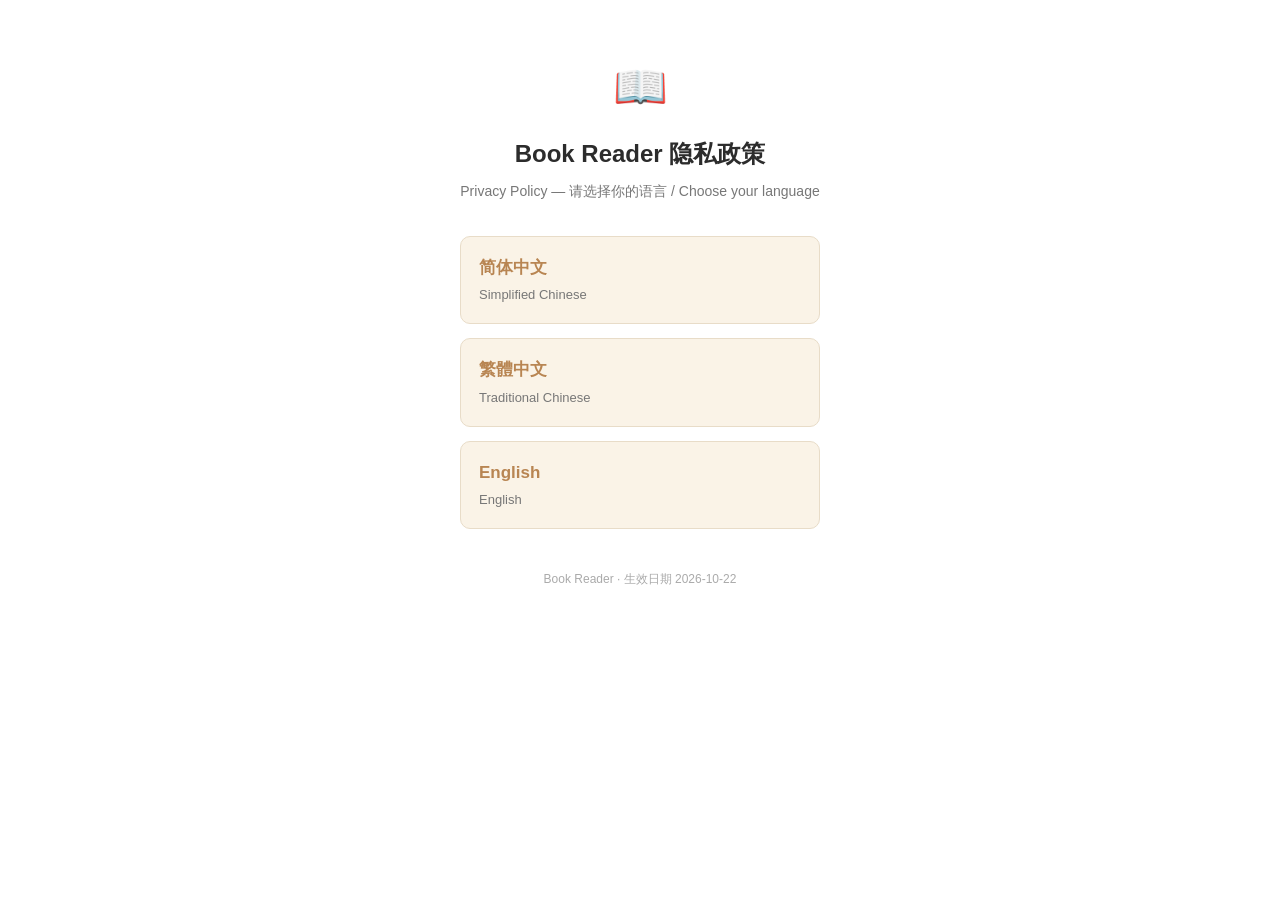
==== index.html @ 9dddb1a5 "privacy" ====
<!DOCTYPE html>
<html lang="zh-CN">
<head>
<meta charset="UTF-8" />
<meta name="viewport" content="width=device-width, initial-scale=1.0" />
<title>Book Reader 隐私政策 / Privacy Policy</title>
<style>
  body { max-width: 760px; margin: 0 auto; padding: 48px 20px 64px; font-family: -apple-system, "PingFang SC", "PingFang TC", "Microsoft YaHei", "Helvetica Neue", sans-serif; color: #2c2c2c; line-height: 1.75; text-align: center; }
  .logo { font-size: 44px; margin-bottom: 8px; }
  h1 { font-size: 24px; margin: 0 0 4px; }
  .sub { color: #777; font-size: 14px; margin: 0 0 32px; }
  .langs { display: flex; flex-direction: column; gap: 14px; max-width: 360px; margin: 0 auto; }
  .lang-card { display: block; padding: 16px 18px; border-radius: 10px; background: #faf3e7; border: 1px solid #e8dcc8; text-decoration: none; color: #2c2c2c; text-align: left; transition: all .15s; }
  .lang-card:hover { background: #f4e8d5; border-color: #b88552; }
  .lang-card .lang-name { font-size: 17px; font-weight: 600; color: #b88552; }
  .lang-card .lang-desc { font-size: 13px; color: #777; margin-top: 2px; }
  .footer { margin-top: 40px; font-size: 12px; color: #aaa; }
</style>
</head>
<body>

<div class="logo">📖</div>
<h1>Book Reader 隐私政策</h1>
<p class="sub">Privacy Policy — 请选择你的语言 / Choose your language</p>

<div class="langs">
  <a class="lang-card" href="privacy-policy-zh.html">
    <div class="lang-name">简体中文</div>
    <div class="lang-desc">Simplified Chinese</div>
  </a>
  <a class="lang-card" href="privacy-policy-zh-hant.html">
    <div class="lang-name">繁體中文</div>
    <div class="lang-desc">Traditional Chinese</div>
  </a>
  <a class="lang-card" href="privacy-policy-en.html">
    <div class="lang-name">English</div>
    <div class="lang-desc">English</div>
  </a>
</div>

<p class="footer">Book Reader · 生效日期 2026-10-22</p>

</body>
</html>
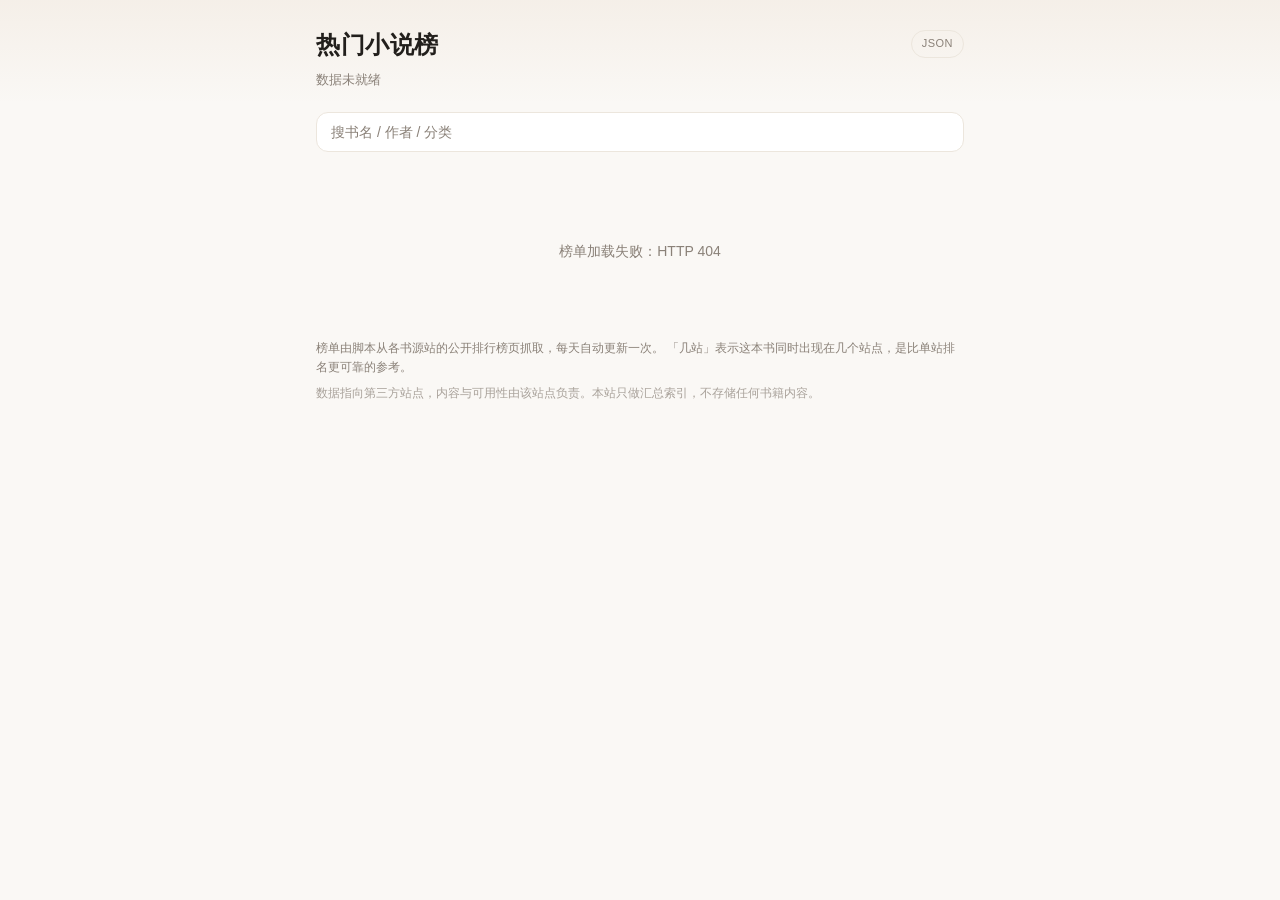
==== commit e1dd5678: "Add files via upload" ====
--- a/index.html
+++ b/index.html
@@ -1,44 +1,46 @@
-<!DOCTYPE html>
+<!doctype html>
 <html lang="zh-CN">
-<head>
-<meta charset="UTF-8" />
-<meta name="viewport" content="width=device-width, initial-scale=1.0" />
-<title>Book Reader 隐私政策 / Privacy Policy</title>
-<style>
-  body { max-width: 760px; margin: 0 auto; padding: 48px 20px 64px; font-family: -apple-system, "PingFang SC", "PingFang TC", "Microsoft YaHei", "Helvetica Neue", sans-serif; color: #2c2c2c; line-height: 1.75; text-align: center; }
-  .logo { font-size: 44px; margin-bottom: 8px; }
-  h1 { font-size: 24px; margin: 0 0 4px; }
-  .sub { color: #777; font-size: 14px; margin: 0 0 32px; }
-  .langs { display: flex; flex-direction: column; gap: 14px; max-width: 360px; margin: 0 auto; }
-  .lang-card { display: block; padding: 16px 18px; border-radius: 10px; background: #faf3e7; border: 1px solid #e8dcc8; text-decoration: none; color: #2c2c2c; text-align: left; transition: all .15s; }
-  .lang-card:hover { background: #f4e8d5; border-color: #b88552; }
-  .lang-card .lang-name { font-size: 17px; font-weight: 600; color: #b88552; }
-  .lang-card .lang-desc { font-size: 13px; color: #777; margin-top: 2px; }
-  .footer { margin-top: 40px; font-size: 12px; color: #aaa; }
-</style>
-</head>
-<body>
+  <head>
+    <meta charset="utf-8" />
+    <meta name="viewport" content="width=device-width, initial-scale=1, viewport-fit=cover" />
+    <title>热门小说榜</title>
+    <meta name="description" content="从多个书源站自动汇总的热门小说榜单，每天更新。" />
+    <meta name="color-scheme" content="light dark" />
+    <link rel="stylesheet" href="./style.css" />
+  </head>
+  <body>
+    <header class="top">
+      <div class="wrap">
+        <div class="top-main">
+          <h1>热门小说榜</h1>
+          <p class="sub" id="meta">正在加载…</p>
+        </div>
+        <a class="app-link" href="./data/rank.json" id="rawLink" title="原始数据">JSON</a>
+      </div>
+    </header>
 
-<div class="logo">📖</div>
-<h1>Book Reader 隐私政策</h1>
-<p class="sub">Privacy Policy — 请选择你的语言 / Choose your language</p>
+    <div class="wrap controls">
+      <div class="search">
+        <input id="q" type="search" placeholder="搜书名 / 作者 / 分类" autocomplete="off" />
+      </div>
+      <div class="chips" id="chips"></div>
+    </div>
 
-<div class="langs">
-  <a class="lang-card" href="privacy-policy-zh.html">
-    <div class="lang-name">简体中文</div>
-    <div class="lang-desc">Simplified Chinese</div>
-  </a>
-  <a class="lang-card" href="privacy-policy-zh-hant.html">
-    <div class="lang-name">繁體中文</div>
-    <div class="lang-desc">Traditional Chinese</div>
-  </a>
-  <a class="lang-card" href="privacy-policy-en.html">
-    <div class="lang-name">English</div>
-    <div class="lang-desc">English</div>
-  </a>
-</div>
+    <main class="wrap">
+      <ol class="list" id="list"></ol>
+      <p class="empty" id="empty" hidden>没有匹配的书</p>
+    </main>
 
-<p class="footer">Book Reader · 生效日期 2026-10-22</p>
+    <footer class="foot wrap">
+      <p>
+        榜单由脚本从各书源站的公开排行榜页抓取，每天自动更新一次。
+        「几站」表示这本书同时出现在几个站点，是比单站排名更可靠的参考。
+      </p>
+      <p class="dim">
+        数据指向第三方站点，内容与可用性由该站点负责。本站只做汇总索引，不存储任何书籍内容。
+      </p>
+    </footer>
 
-</body>
+    <script src="./app.js"></script>
+  </body>
 </html>
--- a/style.css
+++ b/style.css
@@ -0,0 +1,301 @@
+/* 榜单页样式：零依赖、跟随系统深色、移动优先 */
+:root {
+  --bg: #faf8f5;
+  --card: #ffffff;
+  --line: #ece6dd;
+  --text: #221f1c;
+  --dim: #8a8178;
+  --brand: #b88552;
+  --brand-soft: #b8855214;
+  --gold: #c89a4b;
+  --radius: 14px;
+}
+
+@media (prefers-color-scheme: dark) {
+  :root {
+    --bg: #141210;
+    --card: #1d1a17;
+    --line: #2c2823;
+    --text: #e9e3db;
+    --dim: #918a80;
+    --brand: #d0a06c;
+    --brand-soft: #d0a06c18;
+    --gold: #d9ae60;
+  }
+}
+
+* {
+  box-sizing: border-box;
+  -webkit-tap-highlight-color: transparent;
+}
+
+body {
+  margin: 0;
+  background: var(--bg);
+  color: var(--text);
+  font: 15px/1.6 -apple-system, 'PingFang SC', 'Helvetica Neue', 'Noto Sans SC', sans-serif;
+  padding-bottom: env(safe-area-inset-bottom);
+}
+
+.wrap {
+  width: 100%;
+  max-width: 680px;
+  margin: 0 auto;
+  padding: 0 16px;
+}
+
+/* ---------- 顶部 ---------- */
+.top {
+  padding: calc(env(safe-area-inset-top) + 26px) 0 14px;
+  background: linear-gradient(180deg, var(--brand-soft), transparent);
+}
+
+.top-main h1 {
+  margin: 0;
+  font-size: 24px;
+  letter-spacing: 0.5px;
+  font-weight: 700;
+}
+
+.top .wrap {
+  display: flex;
+  align-items: flex-start;
+  justify-content: space-between;
+  gap: 12px;
+}
+
+.sub {
+  margin: 6px 0 0;
+  font-size: 12.5px;
+  color: var(--dim);
+}
+
+.app-link {
+  flex: none;
+  margin-top: 4px;
+  font-size: 11px;
+  letter-spacing: 0.5px;
+  color: var(--dim);
+  text-decoration: none;
+  border: 1px solid var(--line);
+  border-radius: 999px;
+  padding: 4px 10px;
+}
+
+/* ---------- 搜索与筛选 ---------- */
+.controls {
+  position: sticky;
+  top: 0;
+  z-index: 5;
+  padding-top: 8px;
+  padding-bottom: 10px;
+  background: linear-gradient(180deg, var(--bg) 78%, transparent);
+}
+
+.search input {
+  width: 100%;
+  height: 40px;
+  padding: 0 14px;
+  font-size: 14px;
+  color: var(--text);
+  background: var(--card);
+  border: 1px solid var(--line);
+  border-radius: 12px;
+  outline: none;
+  appearance: none;
+}
+
+.search input:focus {
+  border-color: var(--brand);
+}
+
+.search input::placeholder {
+  color: var(--dim);
+}
+
+.chips {
+  display: flex;
+  gap: 8px;
+  overflow-x: auto;
+  padding: 10px 0 2px;
+  scrollbar-width: none;
+}
+
+.chips::-webkit-scrollbar {
+  display: none;
+}
+
+.chip {
+  flex: none;
+  padding: 5px 12px;
+  font-size: 12.5px;
+  color: var(--dim);
+  background: transparent;
+  border: 1px solid var(--line);
+  border-radius: 999px;
+  cursor: pointer;
+  white-space: nowrap;
+}
+
+.chip.on {
+  color: #fff;
+  background: var(--brand);
+  border-color: var(--brand);
+}
+
+/* ---------- 列表 ---------- */
+.list {
+  list-style: none;
+  margin: 4px 0 0;
+  padding: 0;
+  display: flex;
+  flex-direction: column;
+  gap: 8px;
+}
+
+.item {
+  display: flex;
+  gap: 12px;
+  padding: 12px 14px;
+  background: var(--card);
+  border: 1px solid var(--line);
+  border-radius: var(--radius);
+  cursor: pointer;
+  transition: transform 0.12s ease;
+}
+
+.item:active {
+  transform: scale(0.99);
+}
+
+.no {
+  flex: none;
+  width: 22px;
+  font-variant-numeric: tabular-nums;
+  font-size: 13px;
+  font-weight: 600;
+  color: var(--dim);
+  text-align: right;
+  padding-top: 2px;
+}
+
+.no.top3 {
+  color: var(--gold);
+}
+
+.body {
+  min-width: 0;
+  flex: 1;
+}
+
+.title {
+  margin: 0;
+  font-size: 15.5px;
+  font-weight: 600;
+  line-height: 1.4;
+  word-break: break-all;
+}
+
+.meta-line {
+  margin: 4px 0 0;
+  font-size: 12px;
+  color: var(--dim);
+  display: flex;
+  flex-wrap: wrap;
+  align-items: center;
+  gap: 6px;
+}
+
+.dot {
+  opacity: 0.45;
+}
+
+.badge {
+  font-size: 11px;
+  padding: 1px 6px;
+  border-radius: 5px;
+  background: var(--brand-soft);
+  color: var(--brand);
+}
+
+.badge.hot {
+  font-weight: 600;
+}
+
+/* 展开后的详情 */
+.detail {
+  margin-top: 8px;
+  padding-top: 8px;
+  border-top: 1px dashed var(--line);
+  font-size: 12px;
+  color: var(--dim);
+}
+
+.detail p {
+  margin: 0 0 6px;
+}
+
+.detail a {
+  color: var(--brand);
+  text-decoration: none;
+  word-break: break-all;
+}
+
+.acts {
+  display: flex;
+  gap: 8px;
+  margin-top: 8px;
+}
+
+.btn {
+  font-size: 12px;
+  padding: 5px 12px;
+  border-radius: 8px;
+  border: 1px solid var(--line);
+  background: transparent;
+  color: var(--text);
+  cursor: pointer;
+}
+
+.btn.primary {
+  background: var(--brand);
+  border-color: var(--brand);
+  color: #fff;
+}
+
+/* ---------- 其它 ---------- */
+.empty {
+  text-align: center;
+  color: var(--dim);
+  padding: 48px 0;
+  font-size: 14px;
+}
+
+.foot {
+  margin: 28px auto 20px;
+  font-size: 11.5px;
+  color: var(--dim);
+  line-height: 1.7;
+}
+
+.foot p {
+  margin: 0 0 6px;
+}
+
+.foot .dim {
+  opacity: 0.72;
+}
+
+.skeleton {
+  height: 66px;
+  border-radius: var(--radius);
+  background: linear-gradient(90deg, var(--card), var(--line), var(--card));
+  background-size: 200% 100%;
+  animation: sk 1.2s infinite linear;
+}
+
+@keyframes sk {
+  to {
+    background-position: -200% 0;
+  }
+}
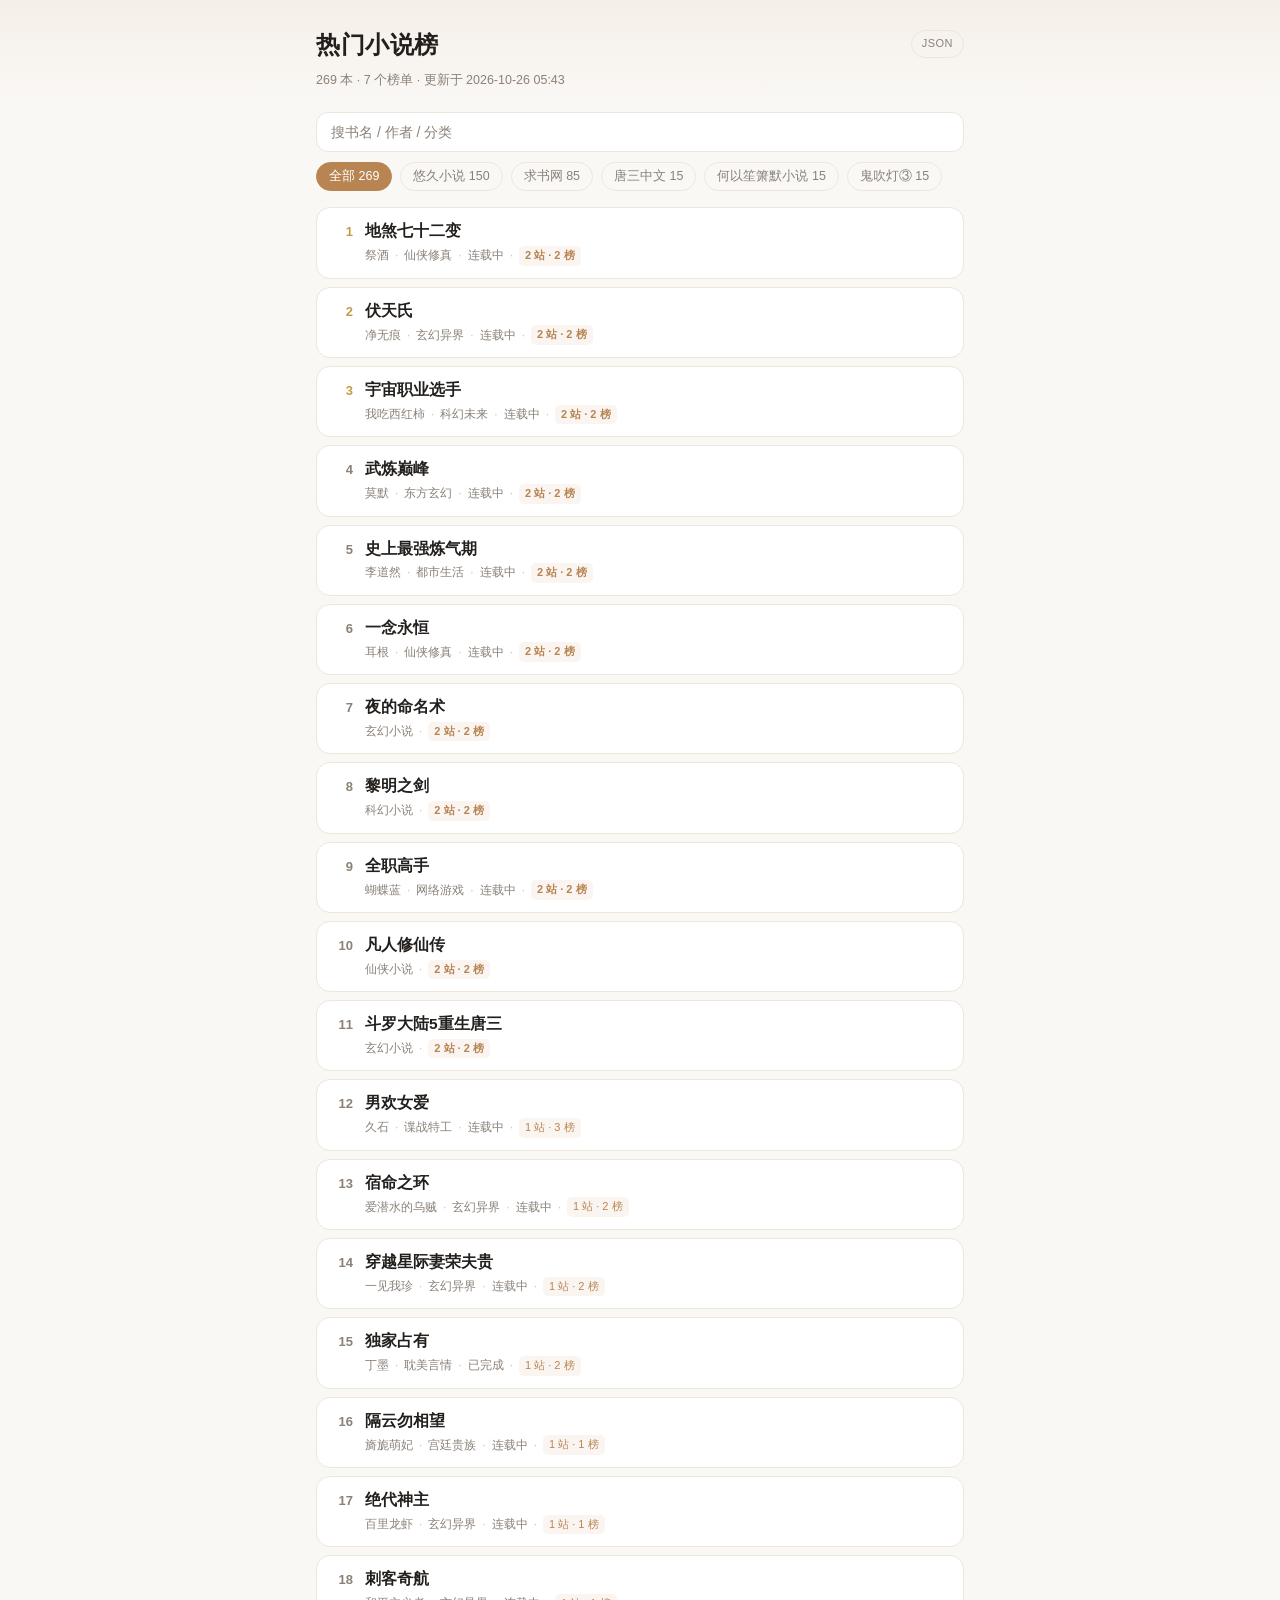
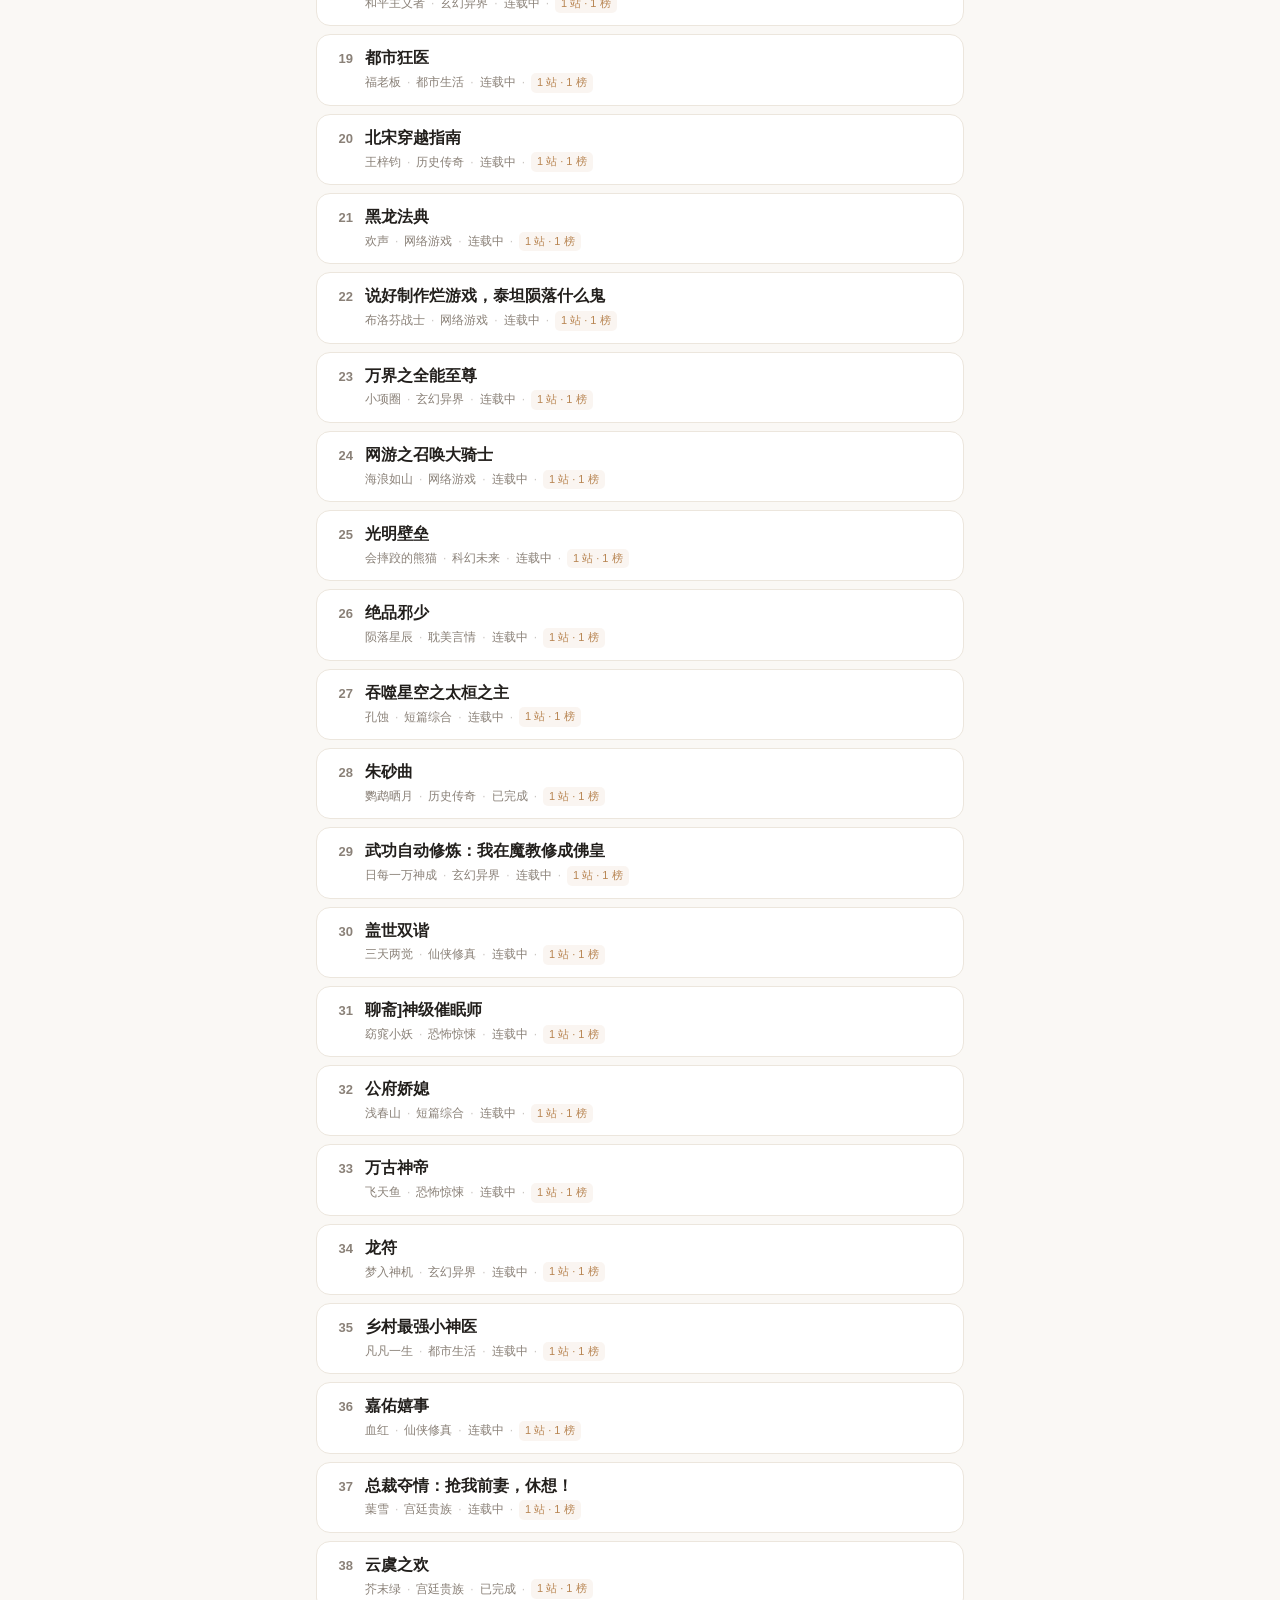
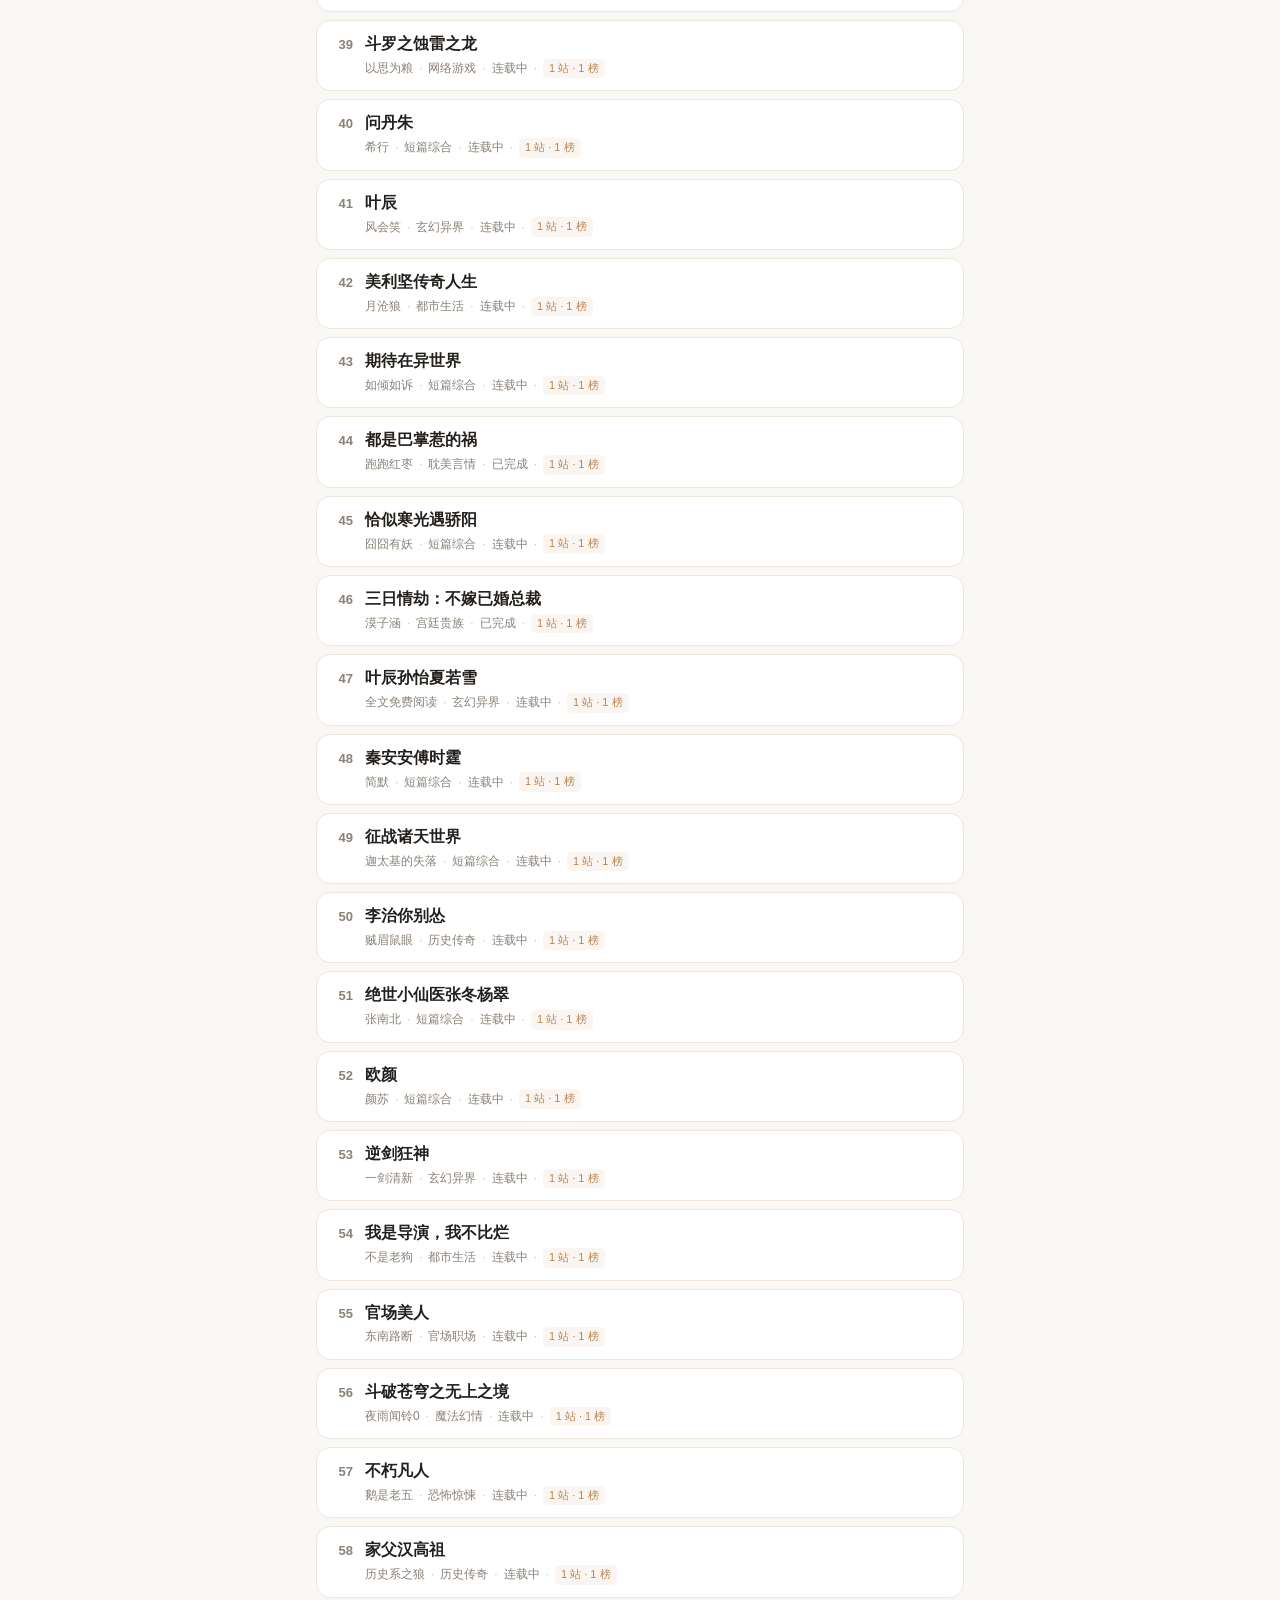
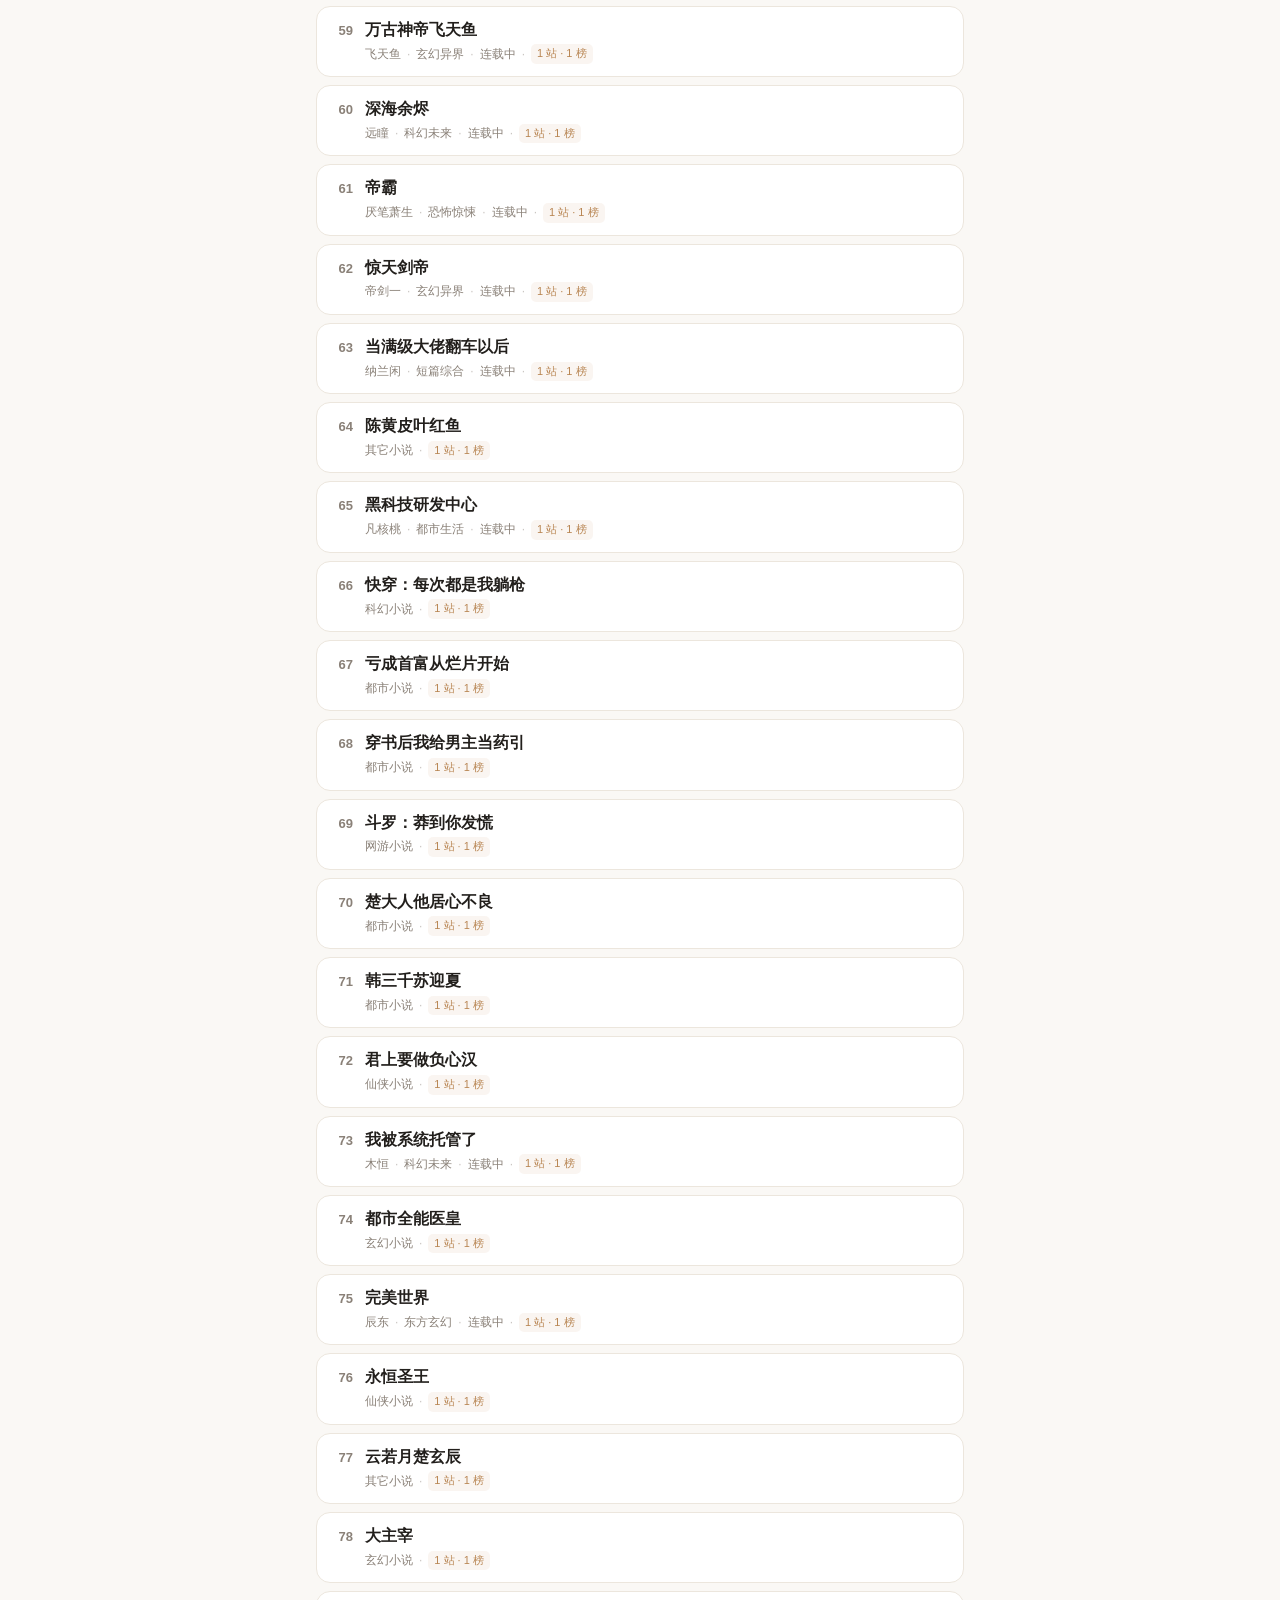
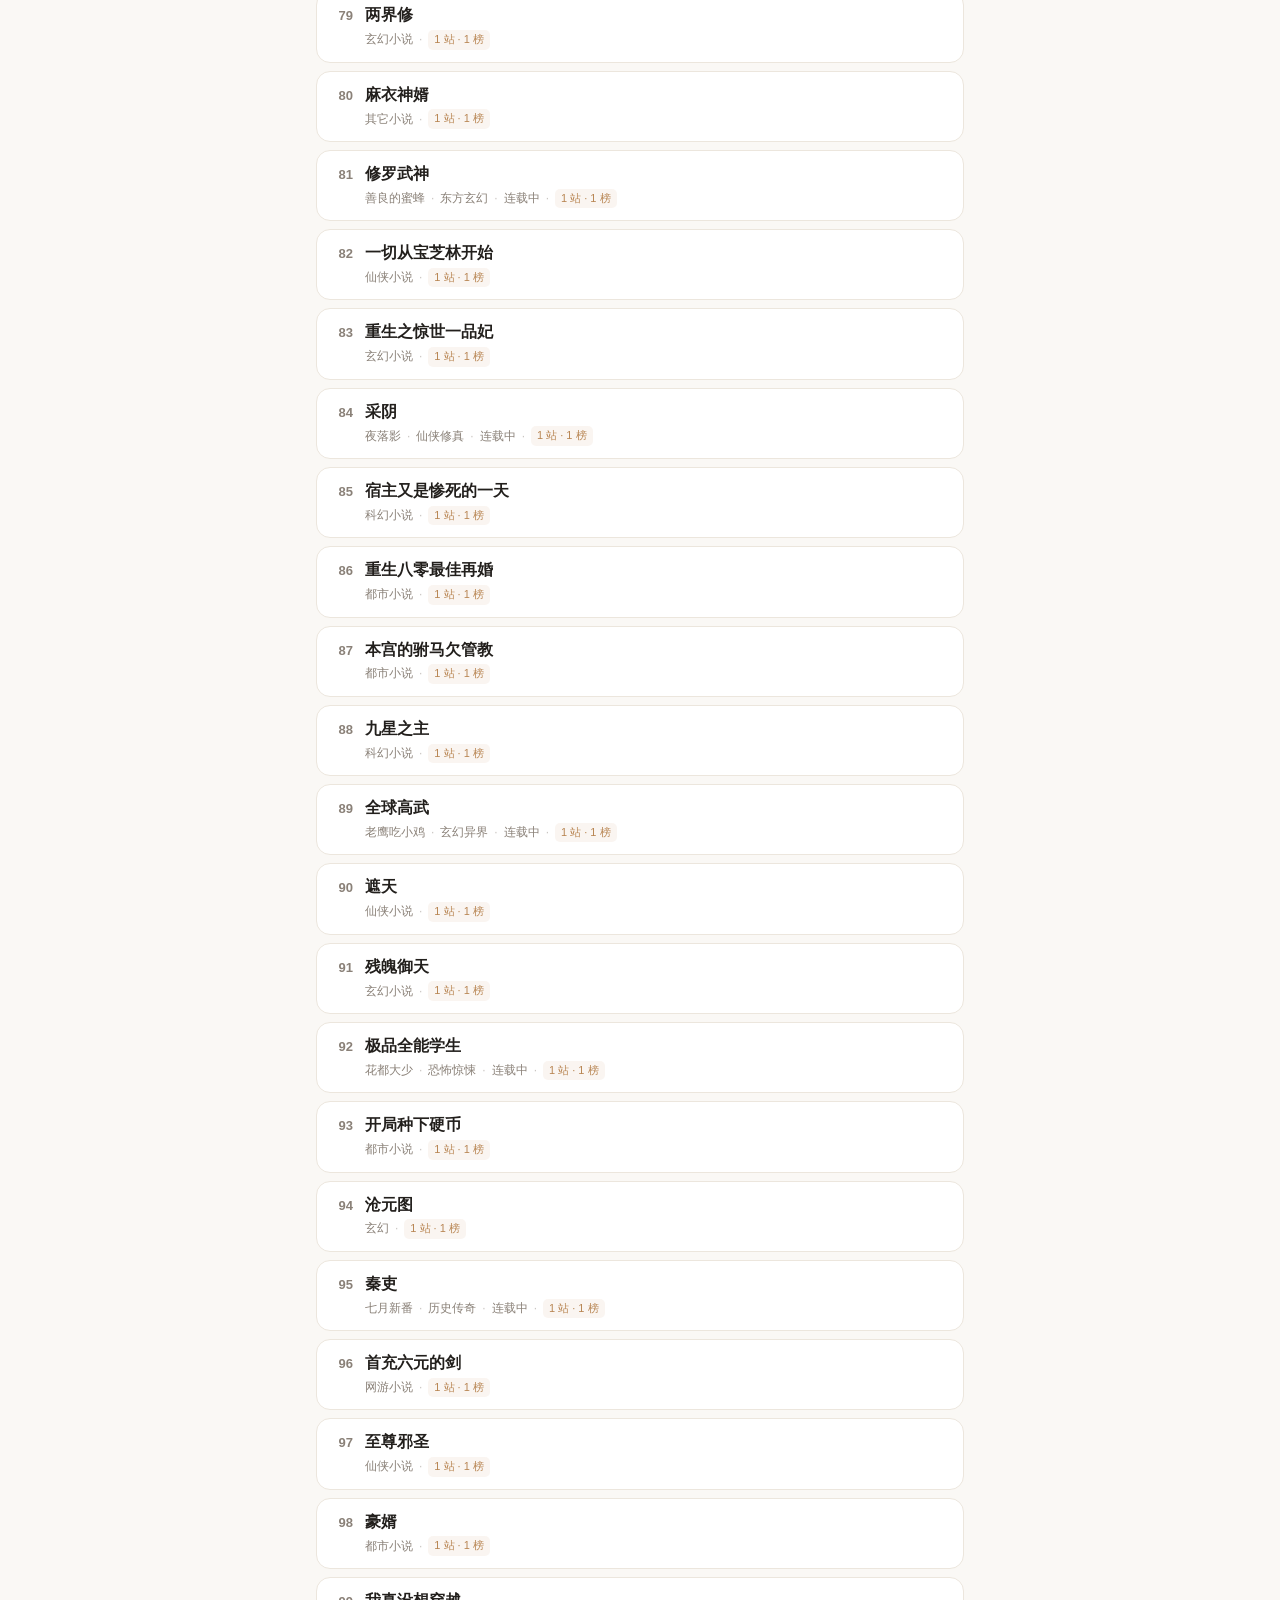
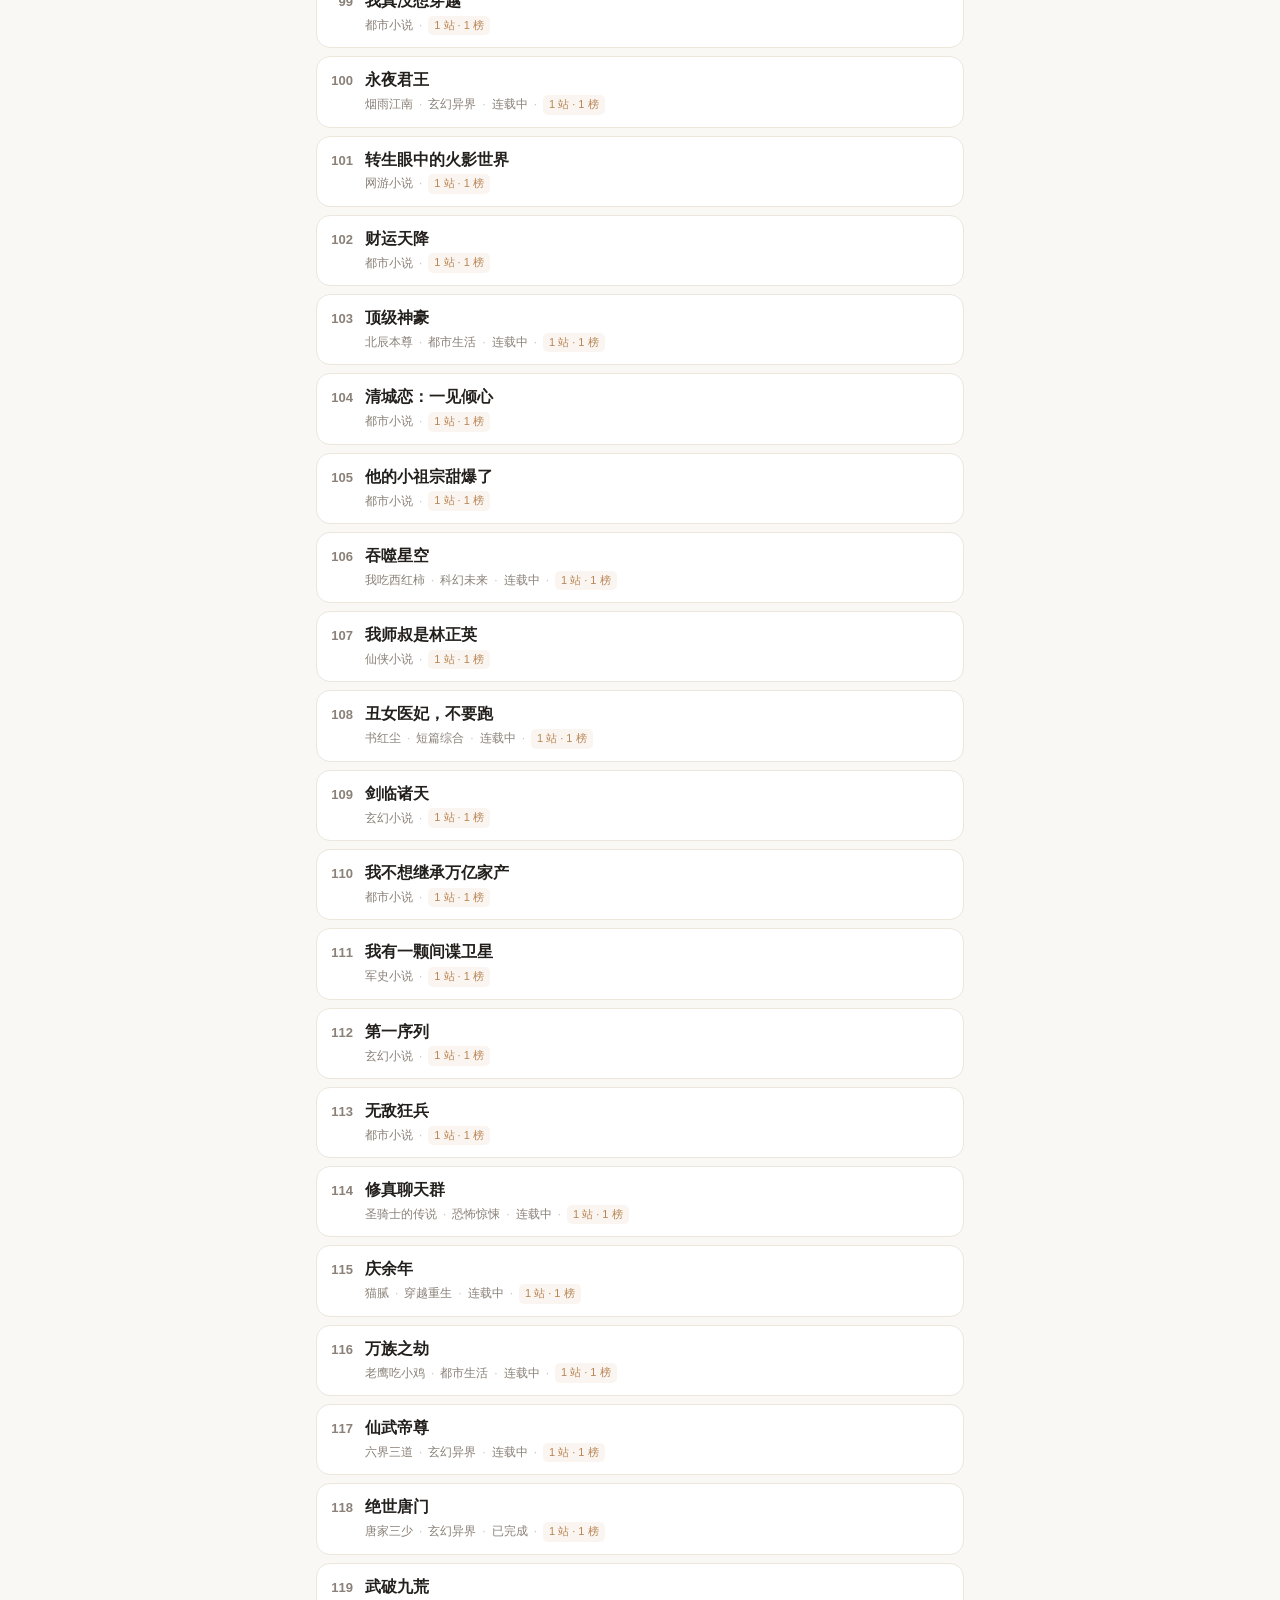
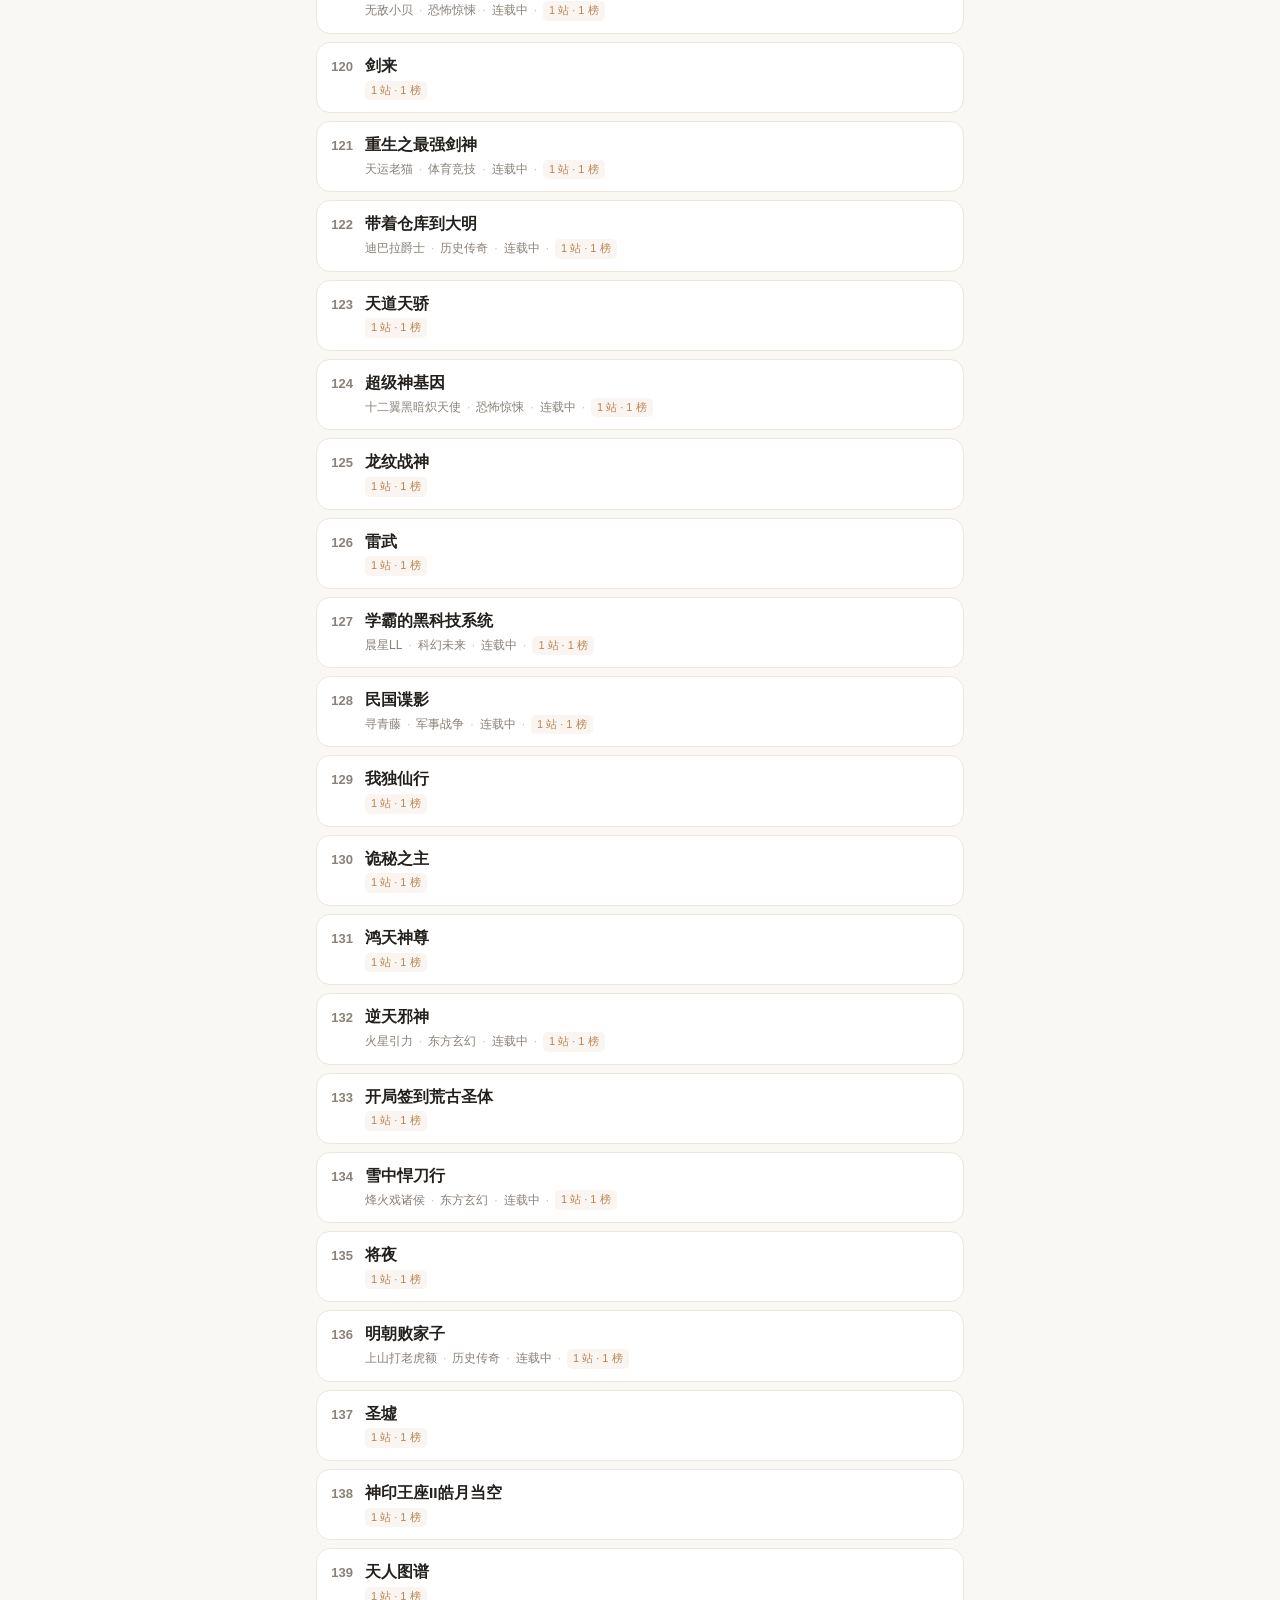
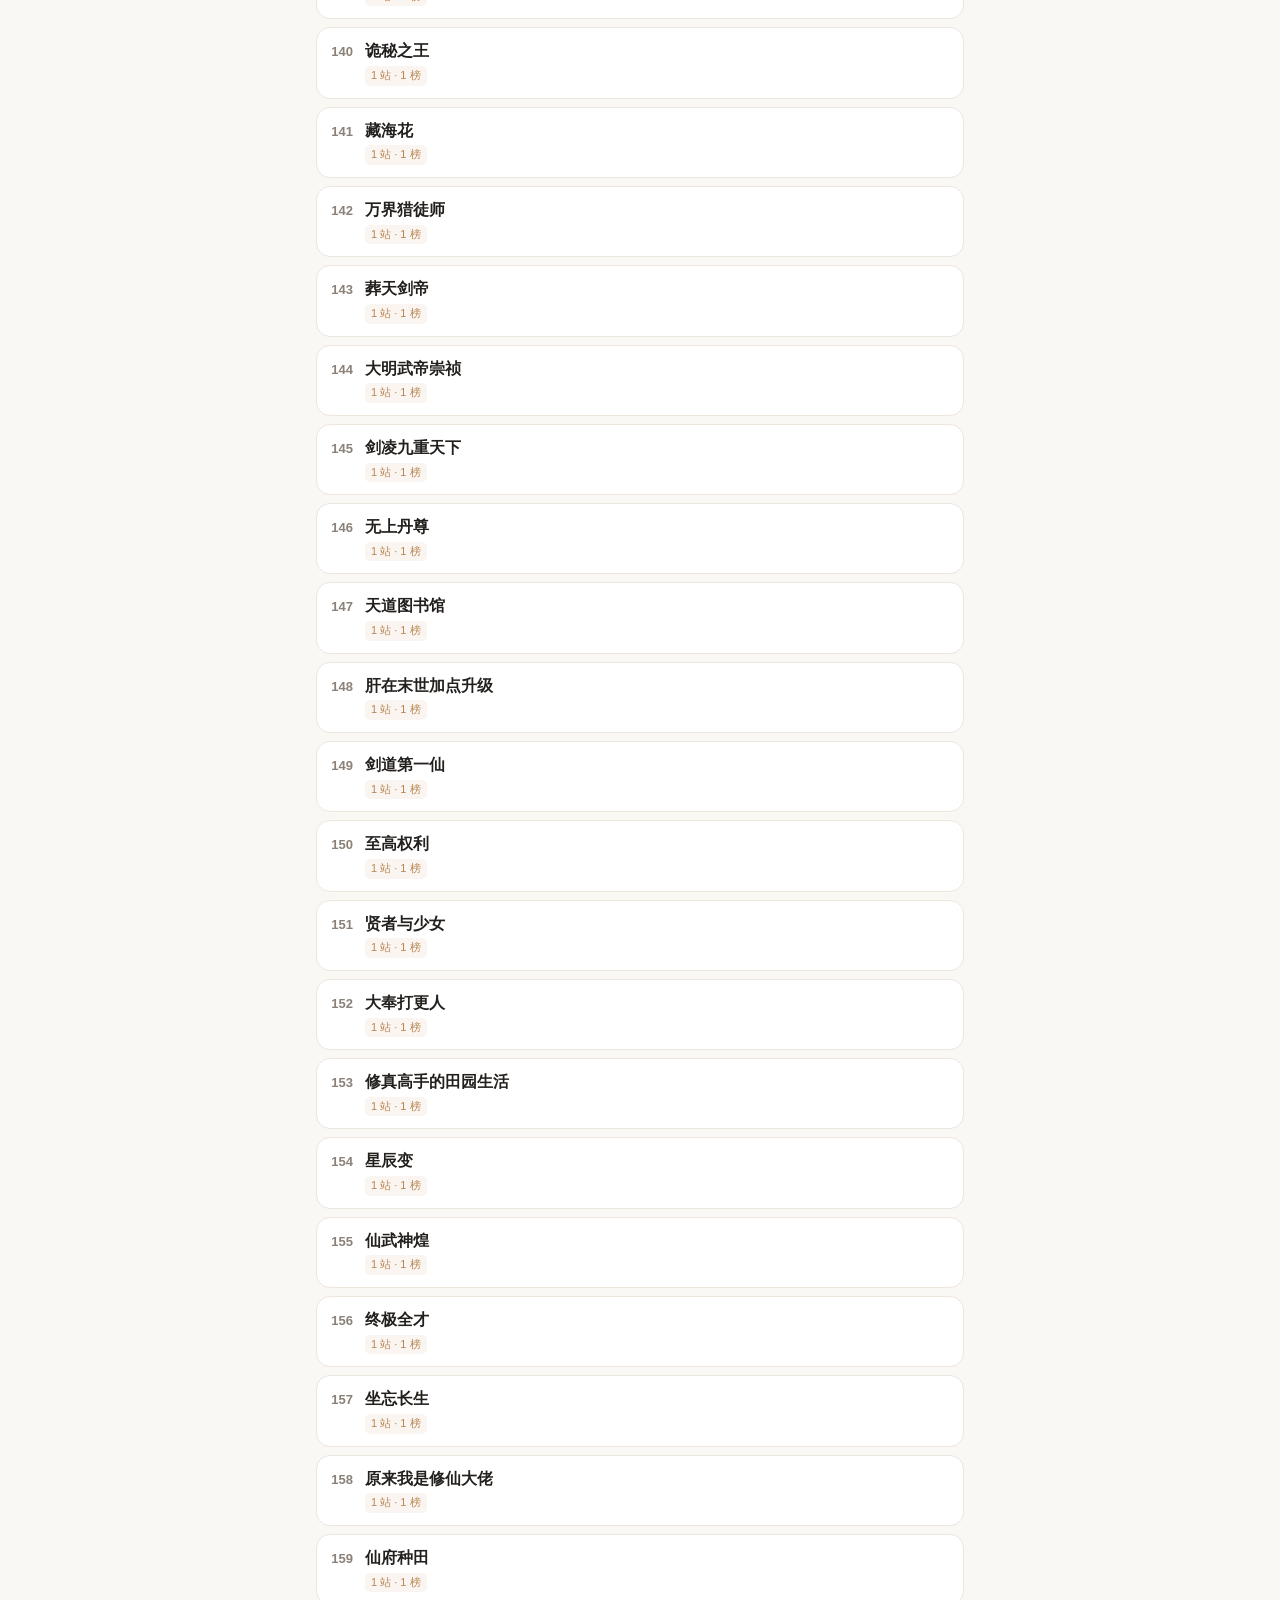
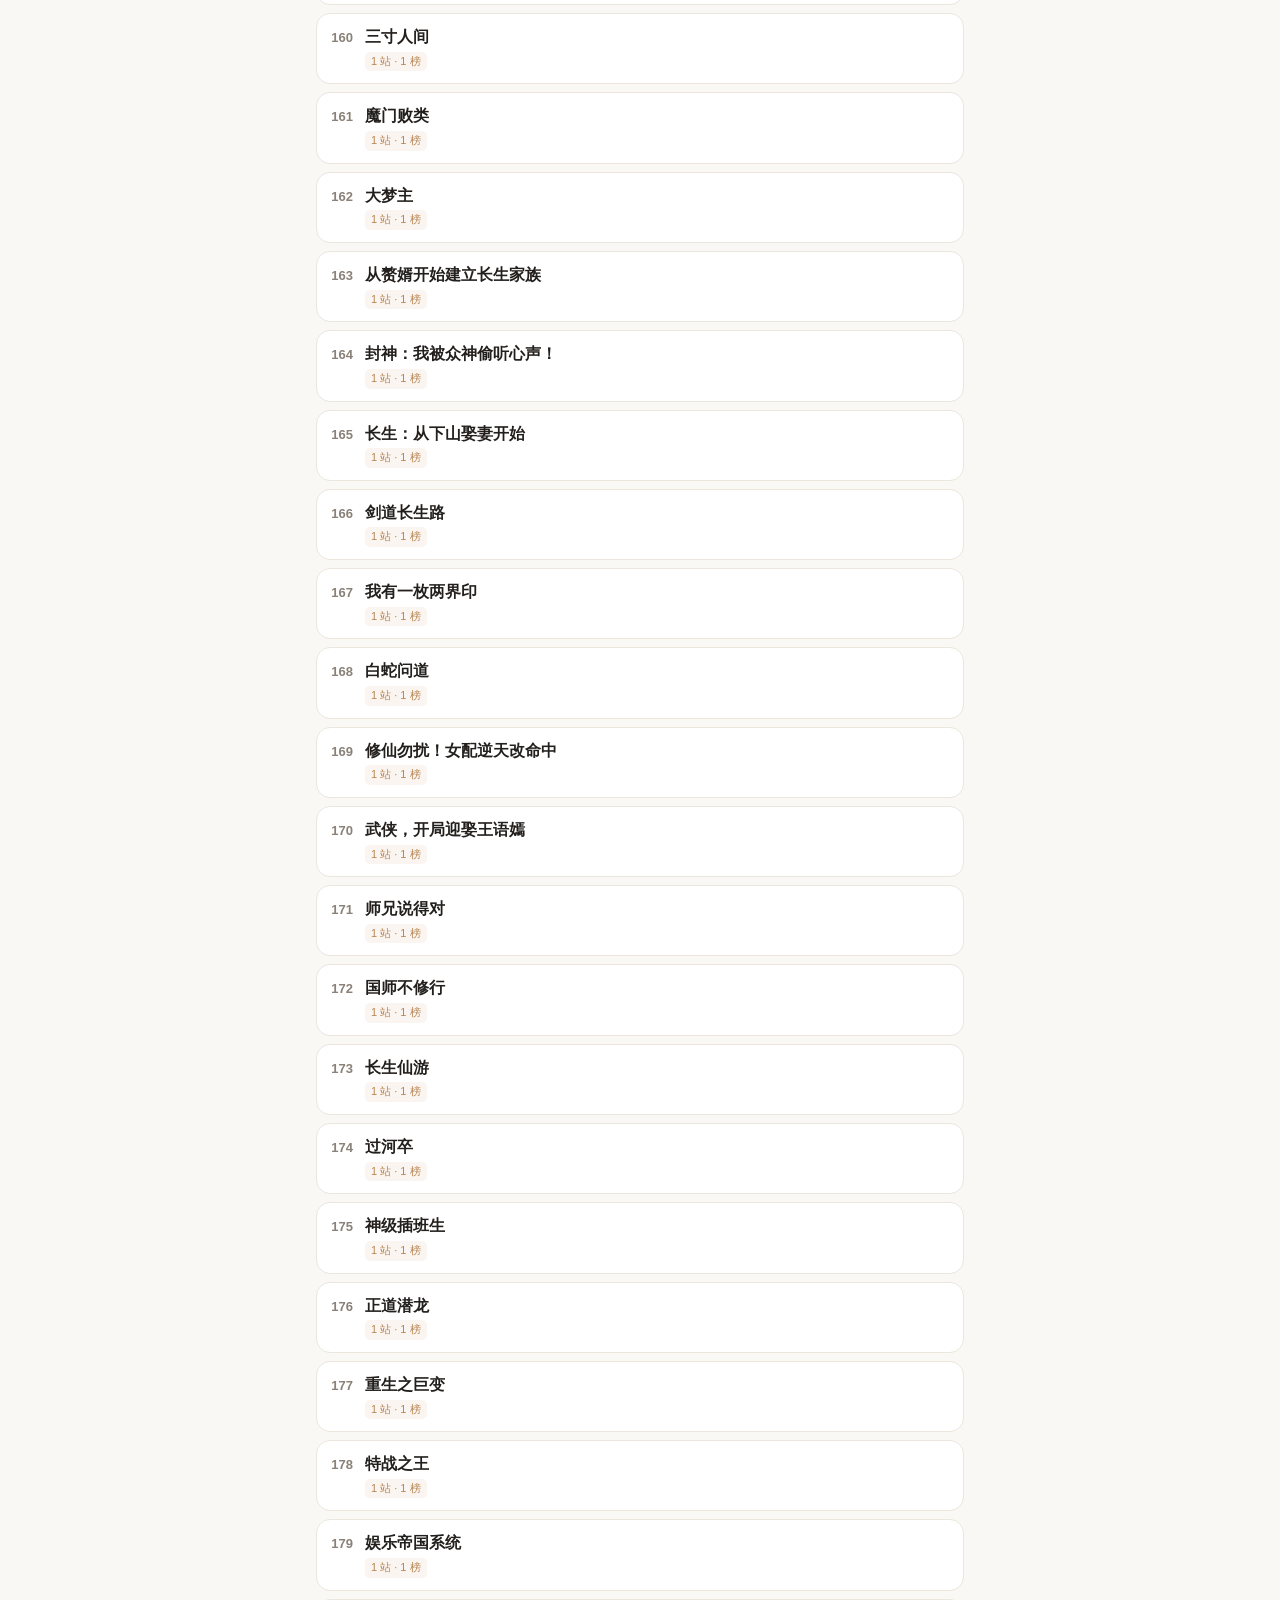
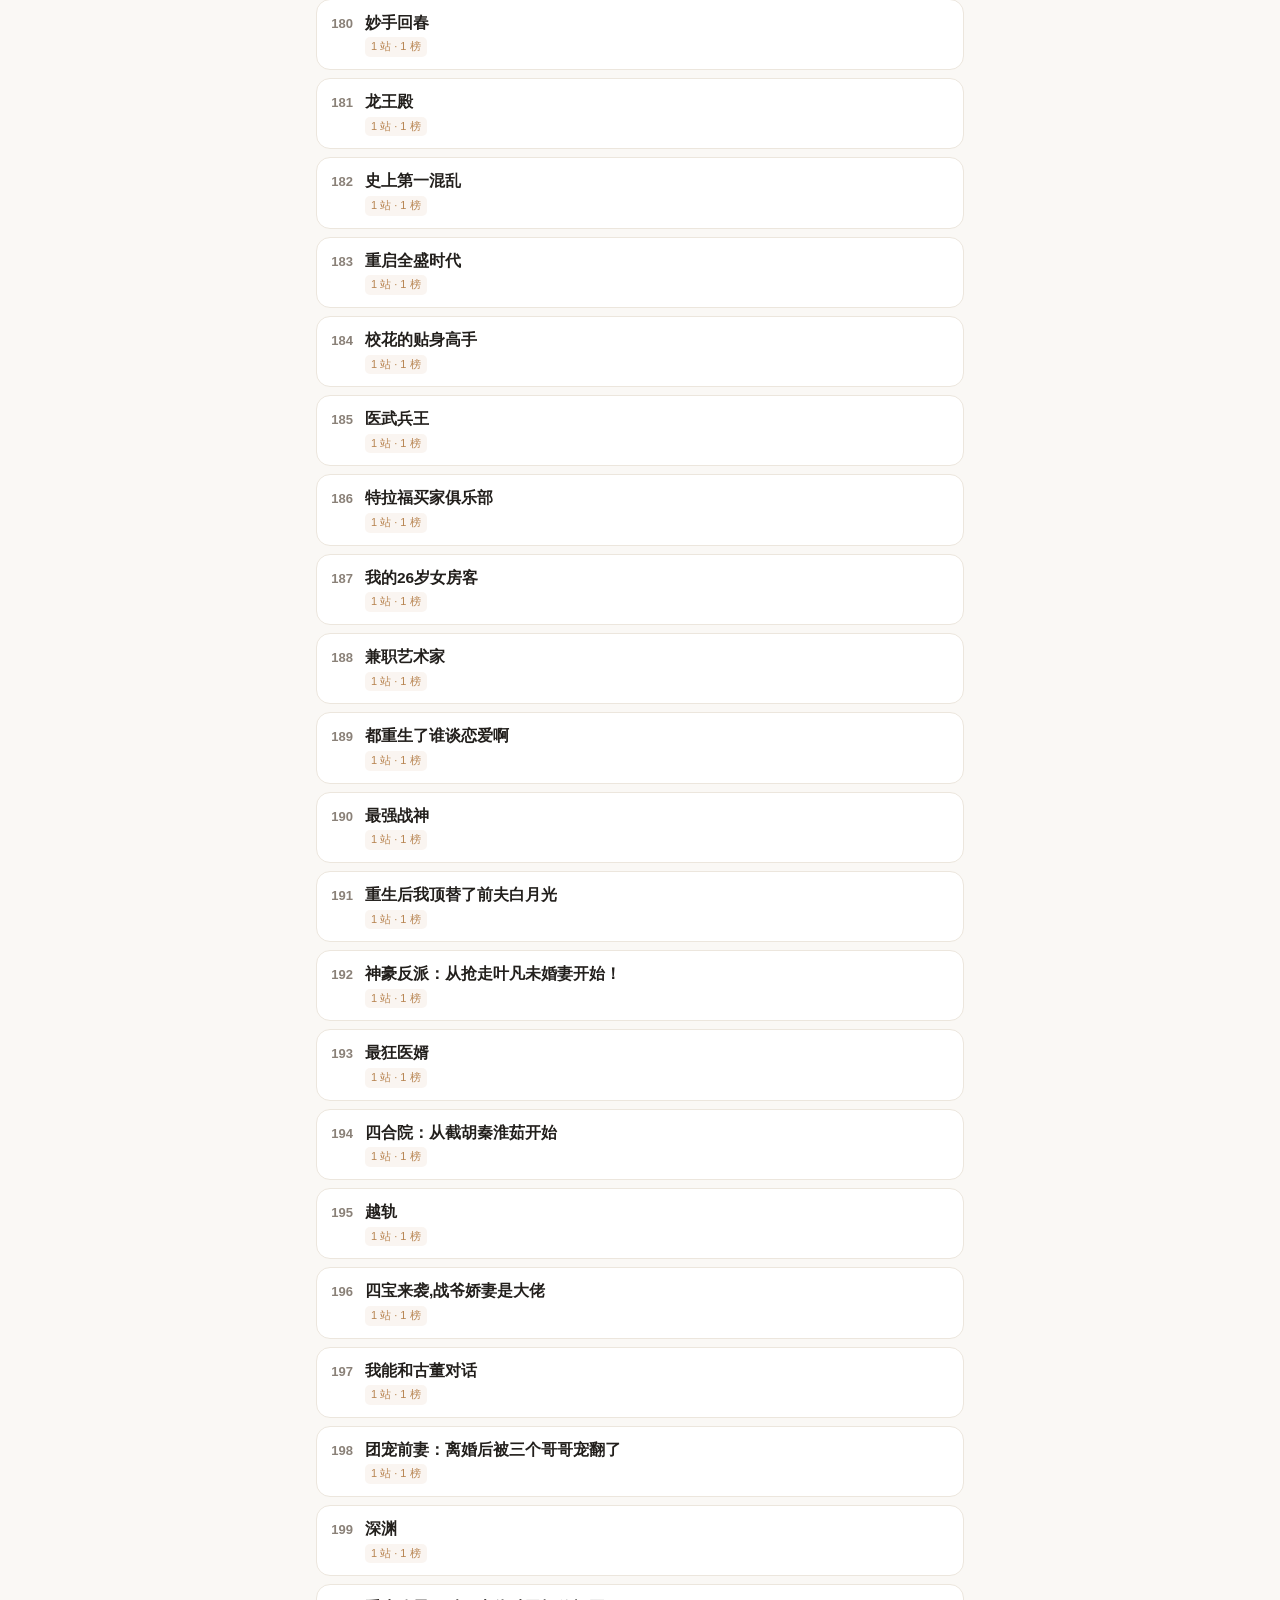
==== commit 33e686eb: "Add files via upload" ====
--- a/index.html
+++ b/index.html
@@ -15,7 +15,7 @@
           <h1>热门小说榜</h1>
           <p class="sub" id="meta">正在加载…</p>
         </div>
-        <a class="app-link" href="./data/rank.json" id="rawLink" title="原始数据">JSON</a>
+        <a class="app-link" href="./rank.json" id="rawLink" title="原始数据">JSON</a>
       </div>
     </header>
 
